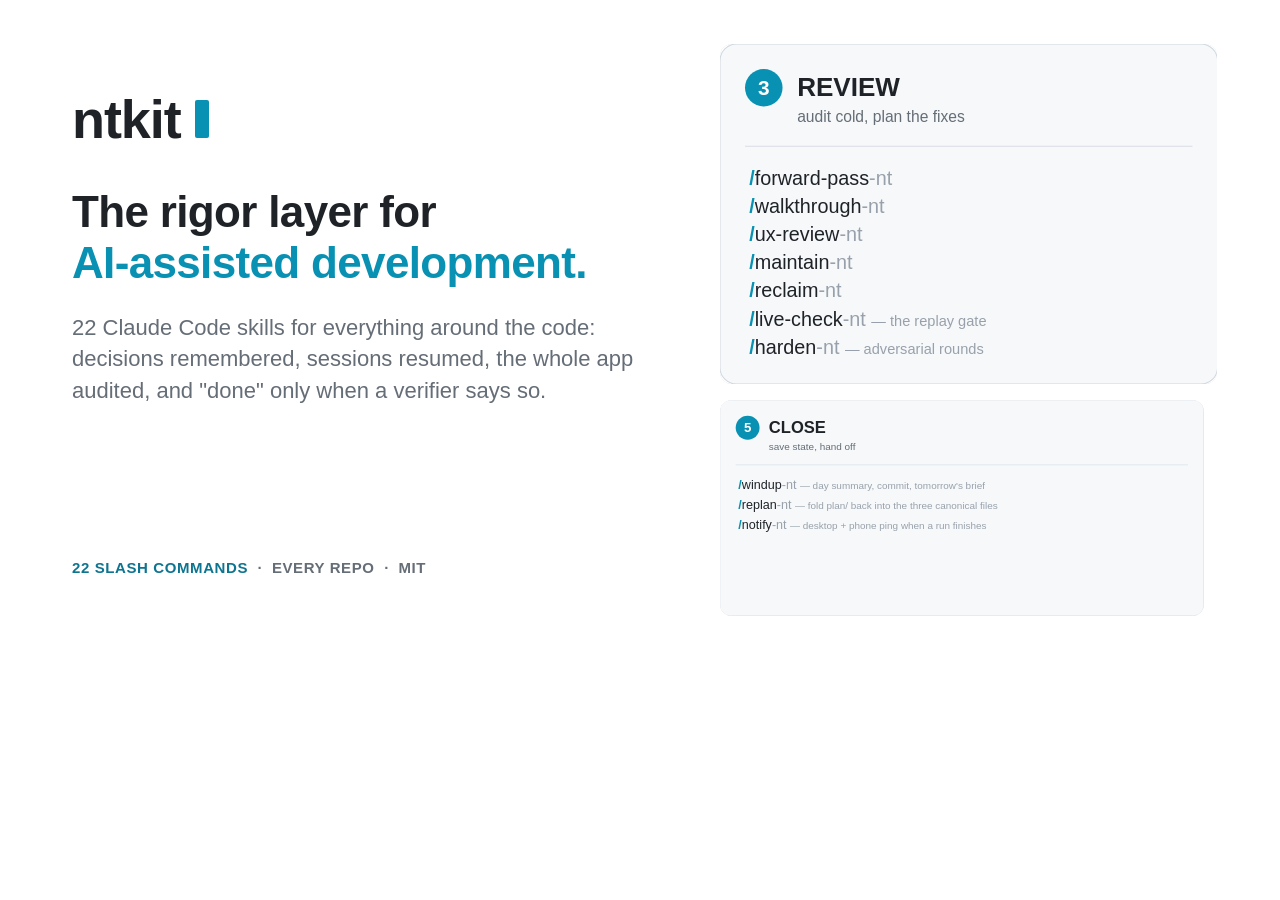
==== assets/social.html @ a2f9e98d "README: add /research-nt, 22 skills (113 → 114 lines) Hero map and social card re-rendered with the " ====
<!doctype html>
<!-- The GitHub social card. assets/render-social.sh renders this to assets/social.png
     (1280×640). The right side stacks two full cards straight from workflow.svg — REVIEW
     (row 1, box 1066,250 477×326) over CLOSE (row 2, box 814,616 730×326) — each cropped to
     its own exact box, not a shared column, since row 2's cards are wider than row 1's. So
     the card and the README map always show the same real content, never a stitched sliver. -->
<html><head><meta charset="utf-8">
<style>
  html, body { margin: 0; background: #ffffff; }
  body { width: 1280px; height: 640px; position: relative; overflow: hidden;
         font-family: 'Segoe UI', Roboto, Helvetica, Arial, sans-serif; color: #1f2328; }
  .copy { position: absolute; left: 72px; top: 92px; width: 580px; }
  .brand { display: flex; align-items: center; gap: 14px; }
  .brand span { font-size: 54px; font-weight: 800; letter-spacing: -0.02em; line-height: 1; }
  .brand i { display: block; width: 14px; height: 38px; border-radius: 2px; background: #0891b2; }
  h1 { margin: 40px 0 0; font-weight: 700; font-size: 44px; line-height: 1.16; letter-spacing: -0.015em; }
  h1 em { font-style: normal; color: #0891b2; white-space: nowrap; }
  p.sub { margin: 24px 0 0; font-size: 22px; line-height: 1.42; color: #656d76; }
  .facts { position: absolute; left: 72px; bottom: 64px; font-size: 15px; font-weight: 600;
           letter-spacing: 0.04em; color: #656d76; text-transform: uppercase; }
  .facts b { color: #0e7490; font-weight: 700; }
  .shot { position: absolute; left: 720px; overflow: hidden; box-shadow: 0 0 0 1px #d0d7de inset; border-radius: 12px; }
  .shot img { position: absolute; }
  /* REVIEW: source box (1066,250)-(1543,576), scaled 1.043x to a 497×340 window. */
  .shotTop { top: 44px; width: 497px; height: 340px; }
  .shotTop img { width: 1669px; left: -1112px; top: -261px; }
  /* CLOSE: source box (814,616)-(1544,942), scaled 0.663x to a 484×216 window. */
  .shotBottom { top: 400px; width: 484px; height: 216px; }
  .shotBottom img { width: 1061px; left: -540px; top: -408px; }
</style></head>
<body>
  <div class="copy">
    <div class="brand"><span>ntkit</span><i></i></div>
    <h1>The rigor layer for <em>AI-assisted development.</em></h1>
    <p class="sub">22 Claude Code skills for everything around the code: decisions remembered, sessions resumed, the whole app audited, and "done" only when a verifier says so.</p>
  </div>
  <div class="facts"><b>22 slash commands</b> &nbsp;·&nbsp; every repo &nbsp;·&nbsp; MIT</div>
  <div class="shot shotTop"><img src="workflow.svg" alt=""></div>
  <div class="shot shotBottom"><img src="workflow.svg" alt=""></div>
</body></html>
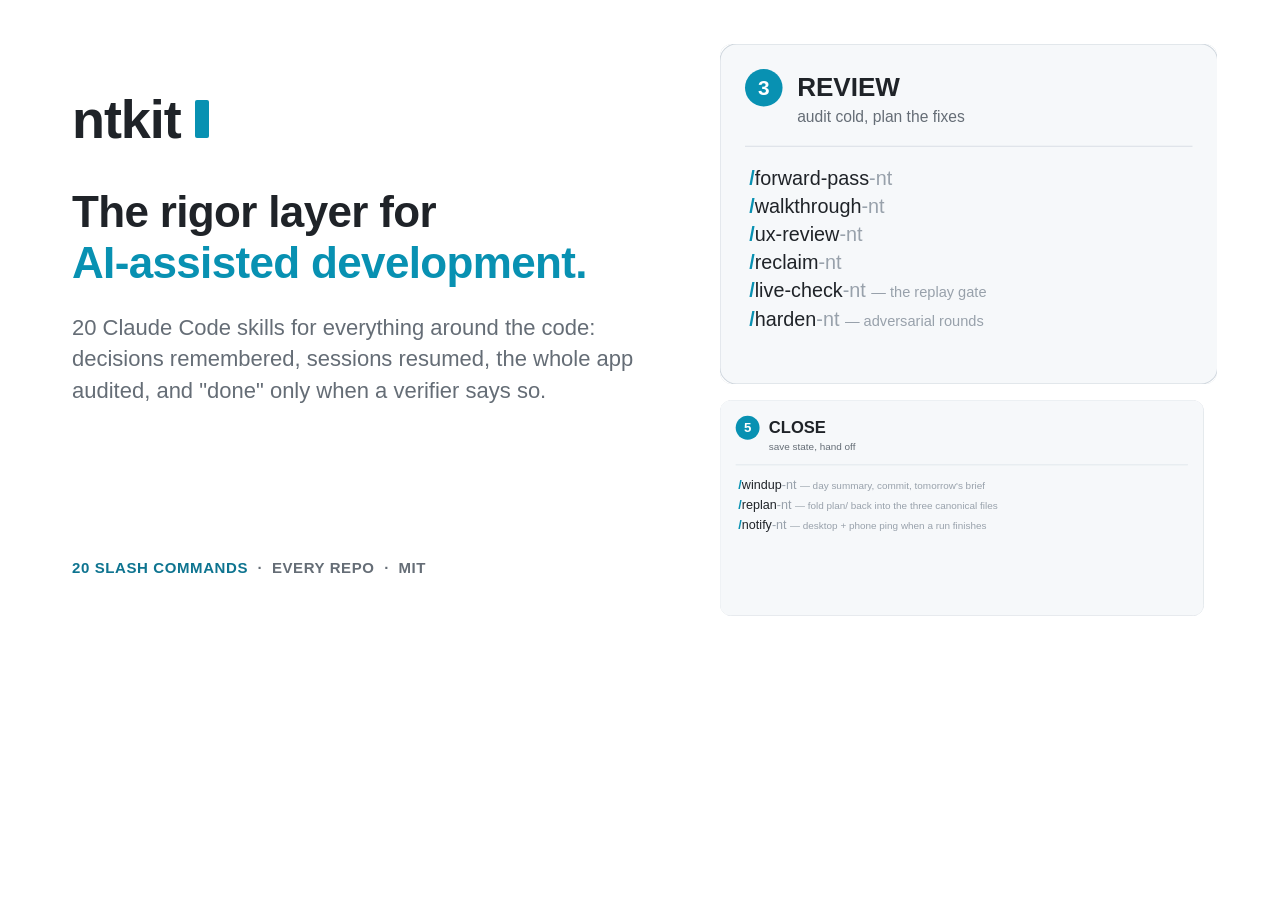
==== commit 65bb7d54: "Remove /standup-nt and /maintain-nt Usage over 2026-06-20..10-01: standup-nt ran twice (last 2026-07" ====
--- a/assets/social.html
+++ b/assets/social.html
@@ -32,9 +32,9 @@
   <div class="copy">
     <div class="brand"><span>ntkit</span><i></i></div>
     <h1>The rigor layer for <em>AI-assisted development.</em></h1>
-    <p class="sub">22 Claude Code skills for everything around the code: decisions remembered, sessions resumed, the whole app audited, and "done" only when a verifier says so.</p>
+    <p class="sub">20 Claude Code skills for everything around the code: decisions remembered, sessions resumed, the whole app audited, and "done" only when a verifier says so.</p>
   </div>
-  <div class="facts"><b>22 slash commands</b> &nbsp;·&nbsp; every repo &nbsp;·&nbsp; MIT</div>
+  <div class="facts"><b>20 slash commands</b> &nbsp;·&nbsp; every repo &nbsp;·&nbsp; MIT</div>
   <div class="shot shotTop"><img src="workflow.svg" alt=""></div>
   <div class="shot shotBottom"><img src="workflow.svg" alt=""></div>
 </body></html>
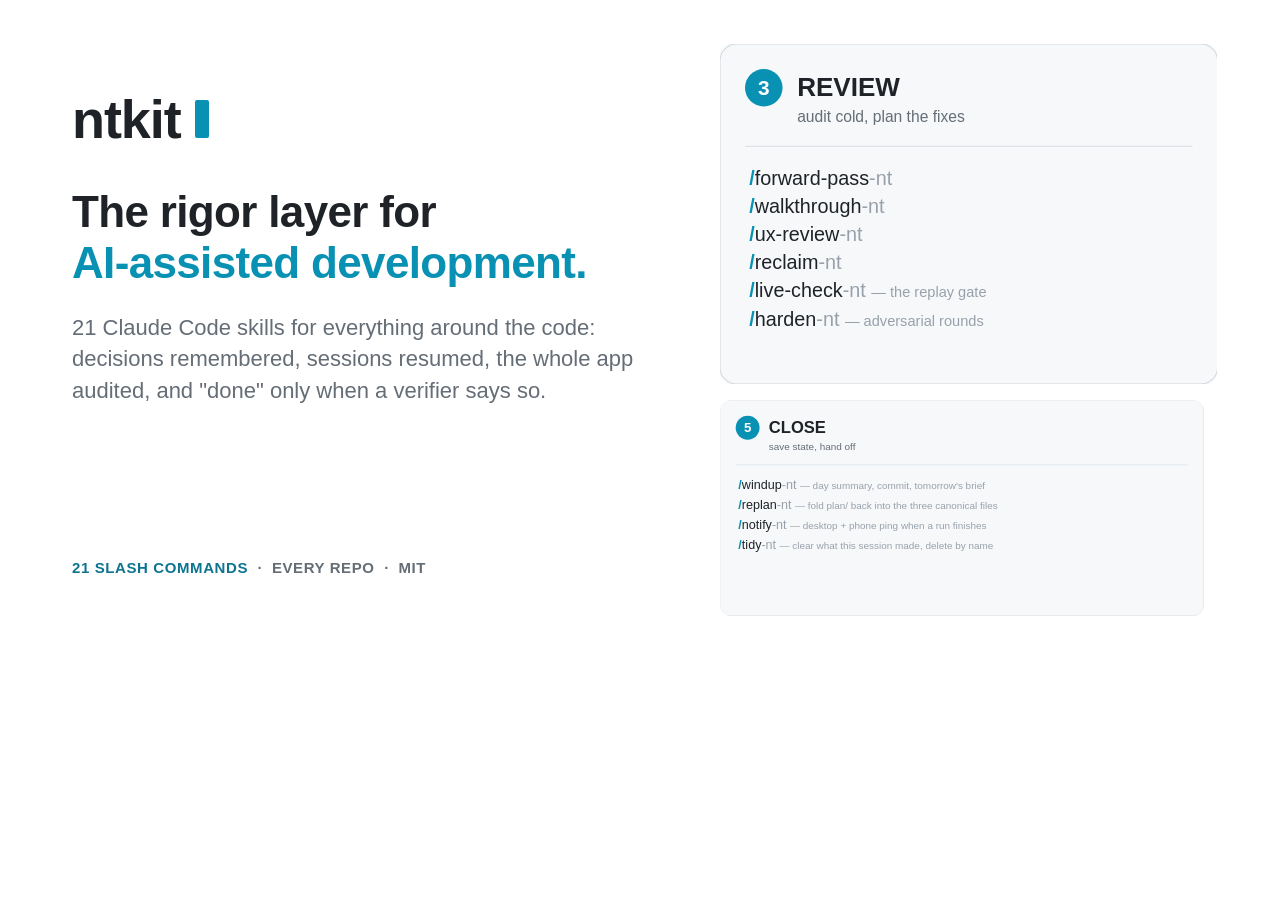
==== commit 6edbbe30: "README, hero and social card: 21 skills, /tidy-nt, build order (README 112 lines) Co-Authored-By: Cl" ====
--- a/assets/social.html
+++ b/assets/social.html
@@ -32,9 +32,9 @@
   <div class="copy">
     <div class="brand"><span>ntkit</span><i></i></div>
     <h1>The rigor layer for <em>AI-assisted development.</em></h1>
-    <p class="sub">20 Claude Code skills for everything around the code: decisions remembered, sessions resumed, the whole app audited, and "done" only when a verifier says so.</p>
+    <p class="sub">21 Claude Code skills for everything around the code: decisions remembered, sessions resumed, the whole app audited, and "done" only when a verifier says so.</p>
   </div>
-  <div class="facts"><b>20 slash commands</b> &nbsp;·&nbsp; every repo &nbsp;·&nbsp; MIT</div>
+  <div class="facts"><b>21 slash commands</b> &nbsp;·&nbsp; every repo &nbsp;·&nbsp; MIT</div>
   <div class="shot shotTop"><img src="workflow.svg" alt=""></div>
   <div class="shot shotBottom"><img src="workflow.svg" alt=""></div>
 </body></html>
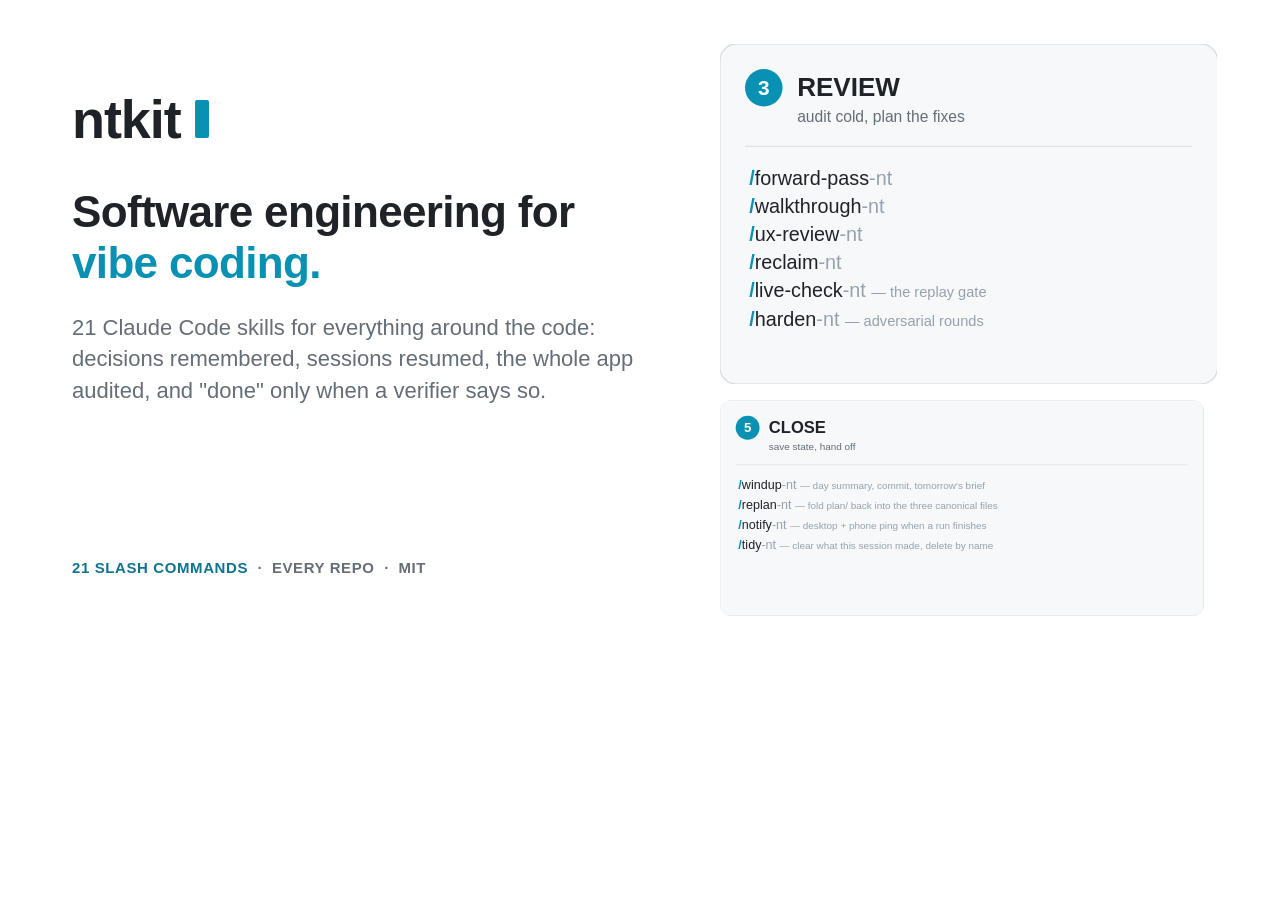
==== commit 7eeeb9c9: "Tagline: software engineering for vibe coding Co-Authored-By: Claude Opus 5.5 <noreply@anthropic.com" ====
--- a/assets/social.html
+++ b/assets/social.html
@@ -31,7 +31,7 @@
 <body>
   <div class="copy">
     <div class="brand"><span>ntkit</span><i></i></div>
-    <h1>The rigor layer for <em>AI-assisted development.</em></h1>
+    <h1>Software engineering for <em>vibe coding.</em></h1>
     <p class="sub">21 Claude Code skills for everything around the code: decisions remembered, sessions resumed, the whole app audited, and "done" only when a verifier says so.</p>
   </div>
   <div class="facts"><b>21 slash commands</b> &nbsp;·&nbsp; every repo &nbsp;·&nbsp; MIT</div>
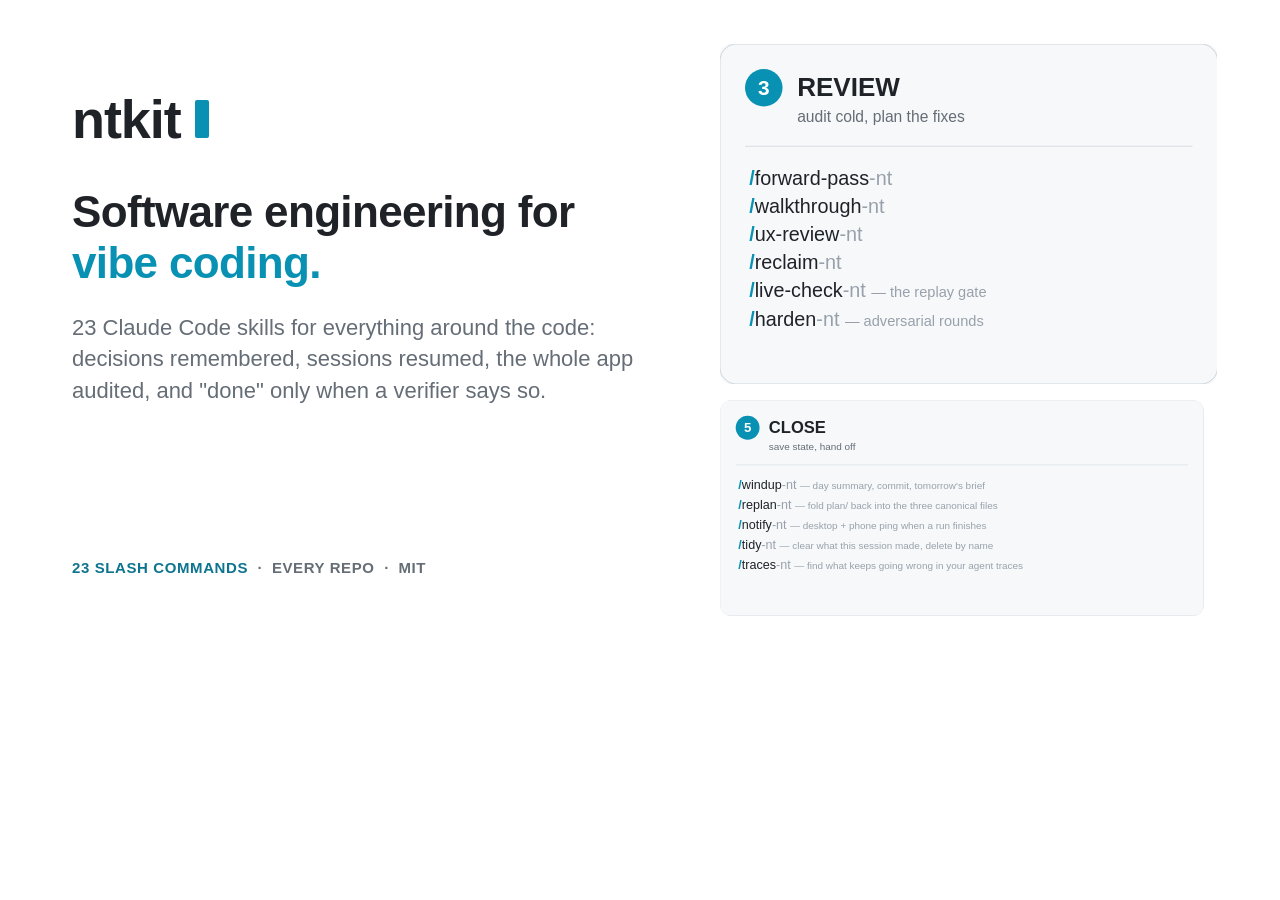
==== commit 96513ef6: "Release v2.6.0: /prefs-nt, /traces-nt, walkthrough map mode; map and card show 23 skills Co-Authored" ====
--- a/assets/social.html
+++ b/assets/social.html
@@ -32,9 +32,9 @@
   <div class="copy">
     <div class="brand"><span>ntkit</span><i></i></div>
     <h1>Software engineering for <em>vibe coding.</em></h1>
-    <p class="sub">21 Claude Code skills for everything around the code: decisions remembered, sessions resumed, the whole app audited, and "done" only when a verifier says so.</p>
+    <p class="sub">23 Claude Code skills for everything around the code: decisions remembered, sessions resumed, the whole app audited, and "done" only when a verifier says so.</p>
   </div>
-  <div class="facts"><b>21 slash commands</b> &nbsp;·&nbsp; every repo &nbsp;·&nbsp; MIT</div>
+  <div class="facts"><b>23 slash commands</b> &nbsp;·&nbsp; every repo &nbsp;·&nbsp; MIT</div>
   <div class="shot shotTop"><img src="workflow.svg" alt=""></div>
   <div class="shot shotBottom"><img src="workflow.svg" alt=""></div>
 </body></html>
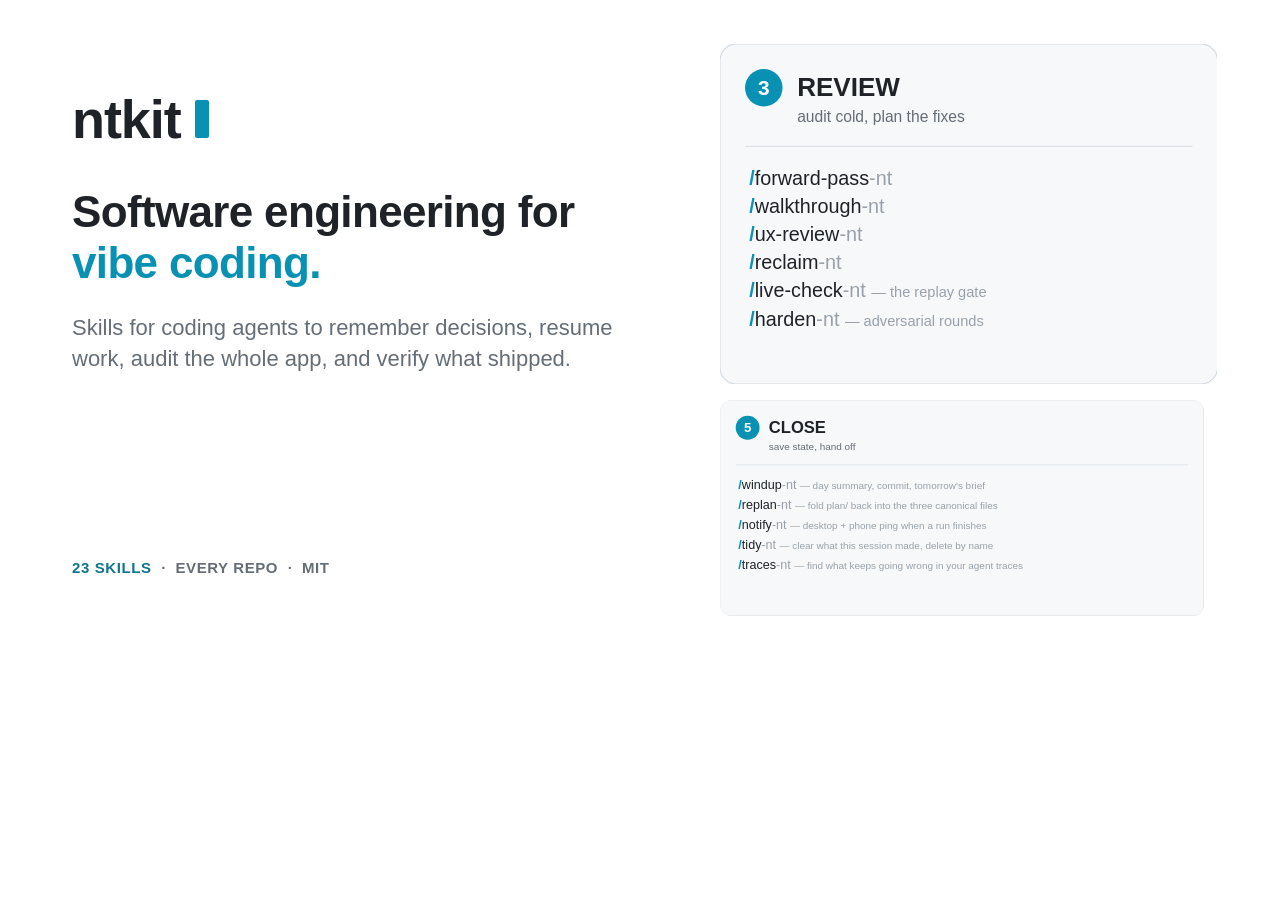
==== commit 2fb25203: "Make all 23 skills portable across coding agents" ====
--- a/assets/social.html
+++ b/assets/social.html
@@ -32,9 +32,9 @@
   <div class="copy">
     <div class="brand"><span>ntkit</span><i></i></div>
     <h1>Software engineering for <em>vibe coding.</em></h1>
-    <p class="sub">23 Claude Code skills for everything around the code: decisions remembered, sessions resumed, the whole app audited, and "done" only when a verifier says so.</p>
+    <p class="sub">Skills for coding agents to remember decisions, resume work, audit the whole app, and verify what shipped.</p>
   </div>
-  <div class="facts"><b>23 slash commands</b> &nbsp;·&nbsp; every repo &nbsp;·&nbsp; MIT</div>
+  <div class="facts"><b>23 skills</b> &nbsp;·&nbsp; every repo &nbsp;·&nbsp; MIT</div>
   <div class="shot shotTop"><img src="workflow.svg" alt=""></div>
   <div class="shot shotBottom"><img src="workflow.svg" alt=""></div>
 </body></html>
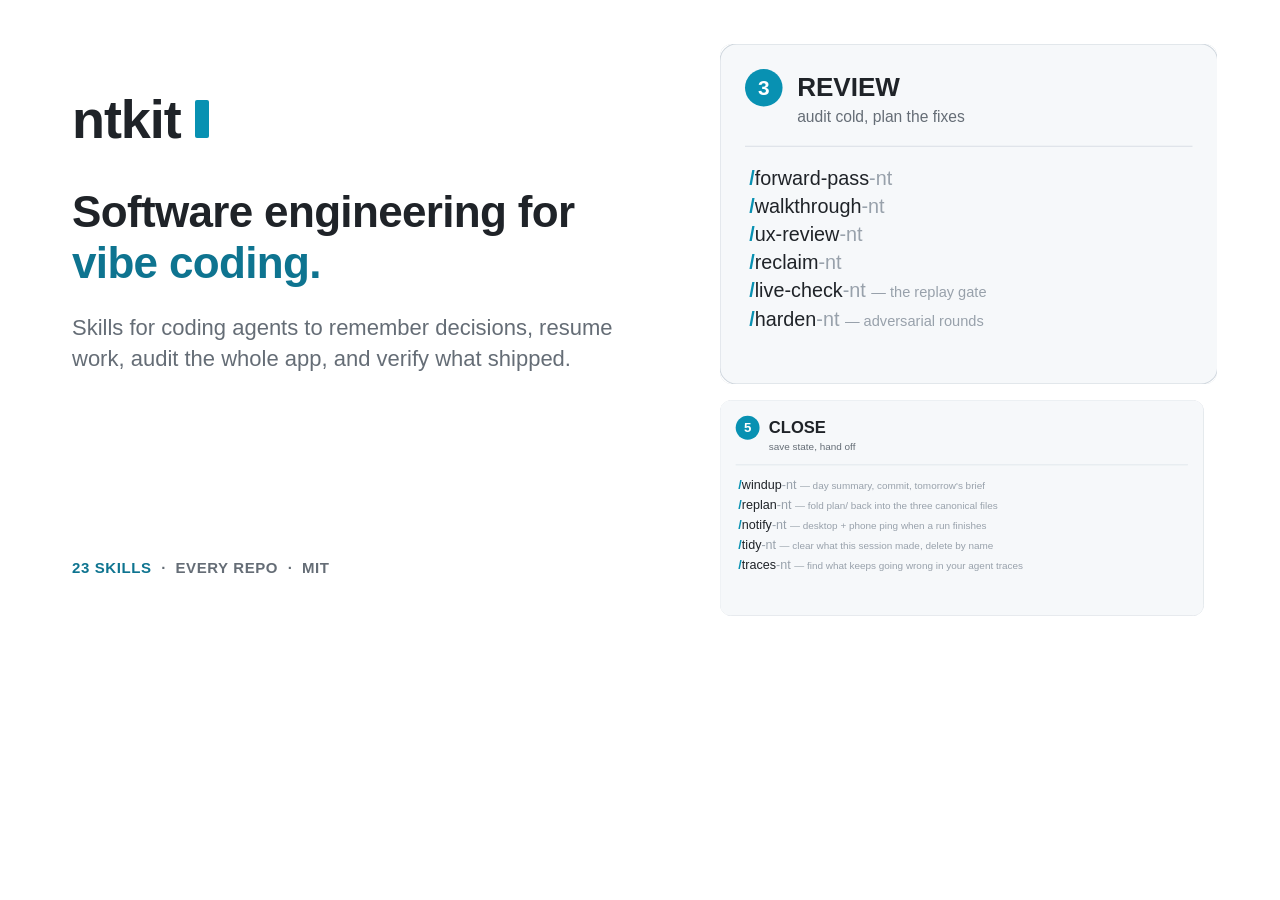
==== commit 68535a45: "Scripts: one shared pointer checker, escaped and contrast-checked social cards, missing-Chrome messa" ====
--- a/assets/social.html
+++ b/assets/social.html
@@ -14,7 +14,7 @@
   .brand span { font-size: 54px; font-weight: 800; letter-spacing: -0.02em; line-height: 1; }
   .brand i { display: block; width: 14px; height: 38px; border-radius: 2px; background: #0891b2; }
   h1 { margin: 40px 0 0; font-weight: 700; font-size: 44px; line-height: 1.16; letter-spacing: -0.015em; }
-  h1 em { font-style: normal; color: #0891b2; white-space: nowrap; }
+  h1 em { font-style: normal; color: #0e7490; white-space: nowrap; }
   p.sub { margin: 24px 0 0; font-size: 22px; line-height: 1.42; color: #656d76; }
   .facts { position: absolute; left: 72px; bottom: 64px; font-size: 15px; font-weight: 600;
            letter-spacing: 0.04em; color: #656d76; text-transform: uppercase; }
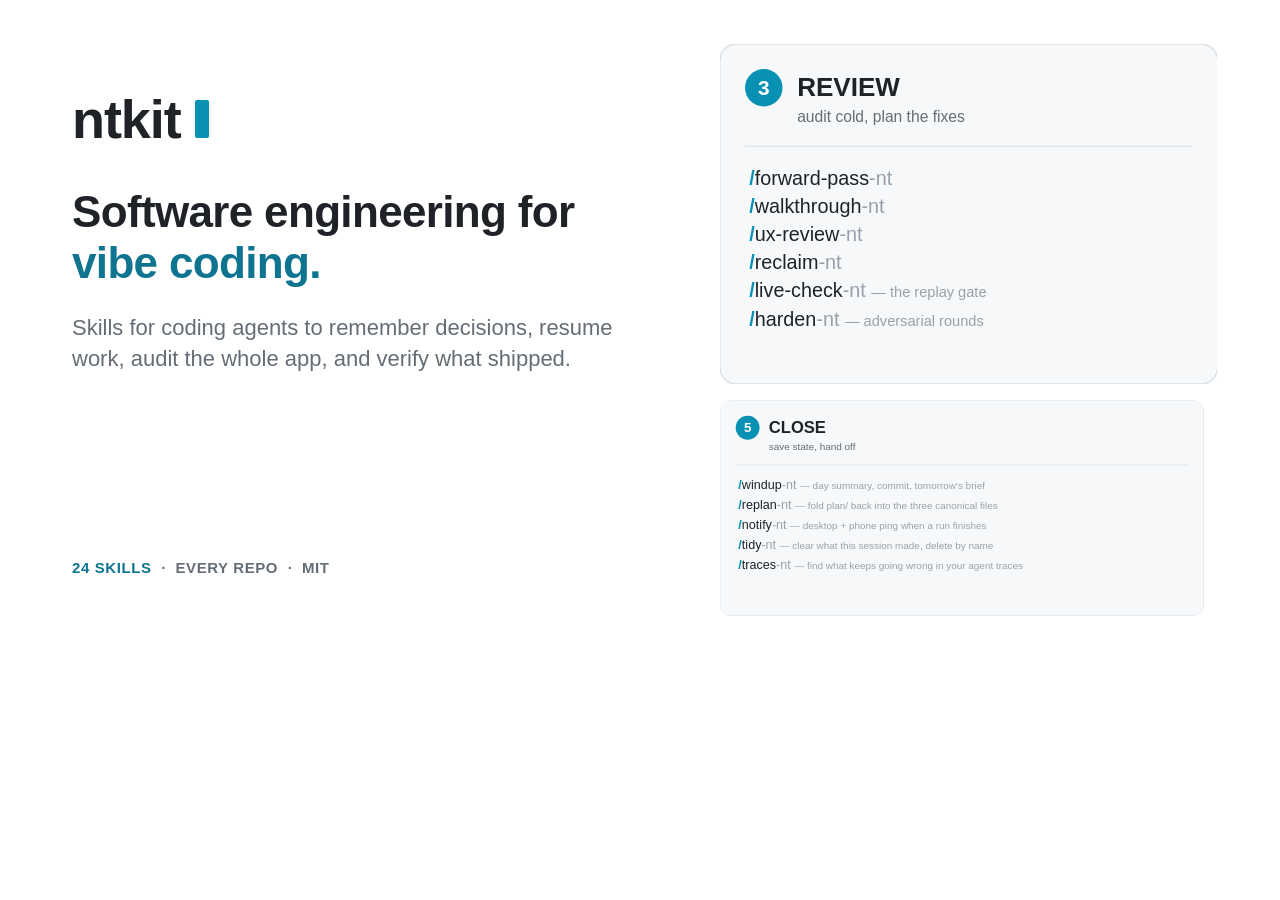
==== commit 5a5b89a0: "supervise-nt skill; [at:] pointers checked by plancheck; failures list at windup Co-Authored-By: Cla" ====
--- a/assets/social.html
+++ b/assets/social.html
@@ -34,7 +34,7 @@
     <h1>Software engineering for <em>vibe coding.</em></h1>
     <p class="sub">Skills for coding agents to remember decisions, resume work, audit the whole app, and verify what shipped.</p>
   </div>
-  <div class="facts"><b>23 skills</b> &nbsp;·&nbsp; every repo &nbsp;·&nbsp; MIT</div>
+  <div class="facts"><b>24 skills</b> &nbsp;·&nbsp; every repo &nbsp;·&nbsp; MIT</div>
   <div class="shot shotTop"><img src="workflow.svg" alt=""></div>
   <div class="shot shotBottom"><img src="workflow.svg" alt=""></div>
 </body></html>
